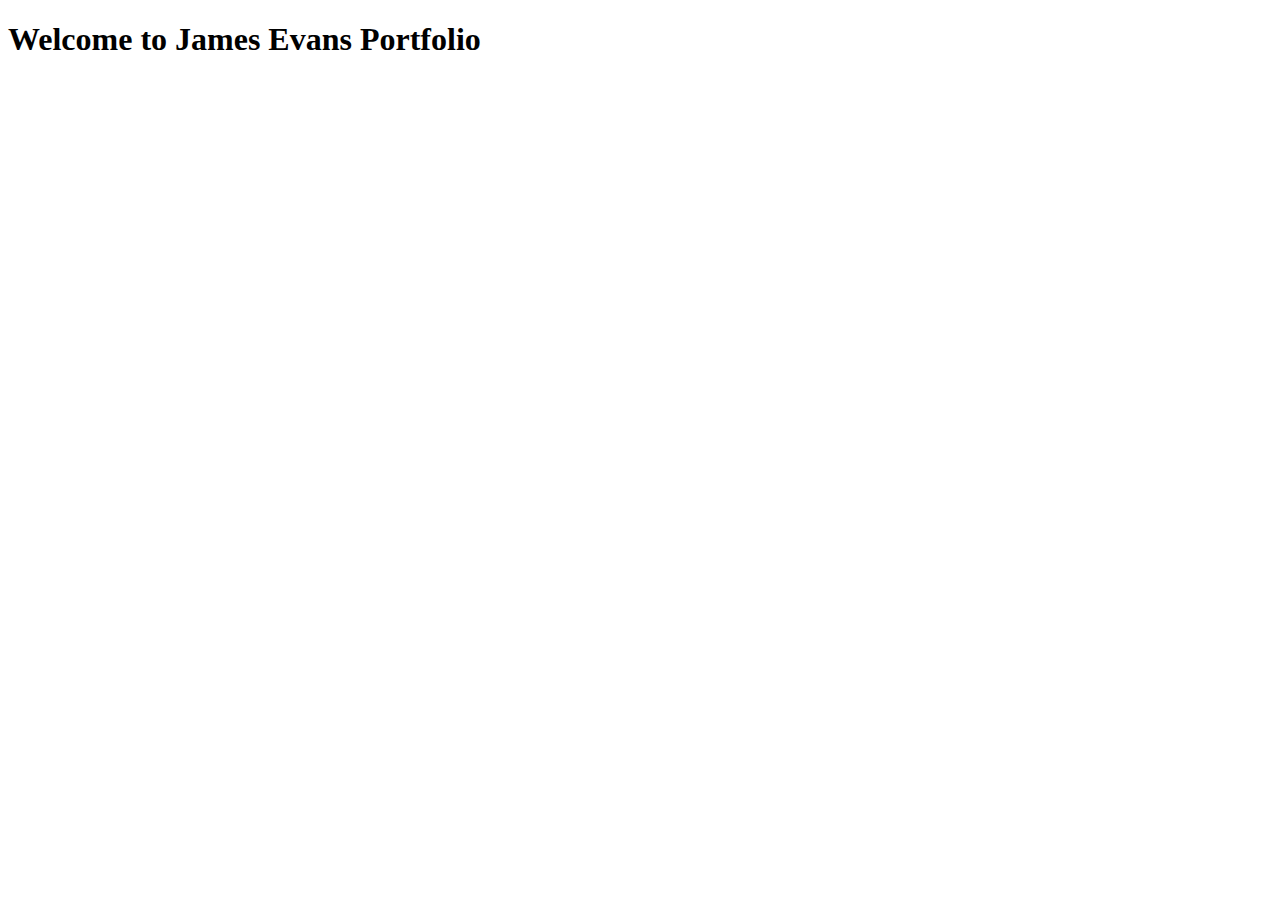
==== index.html @ 5228df46 "Initial commit" ====
<!DOCTYPE html>
<html lang="en">
<head>
    <meta charset="UTF-8">
    <meta name="viewport" content="width=device-width, initial-scale=1.0">
    <title>James Evans Portfolio</title>
</head>
<body>
    <h1>Welcome to James Evans Portfolio</h1>
</body>
</html>
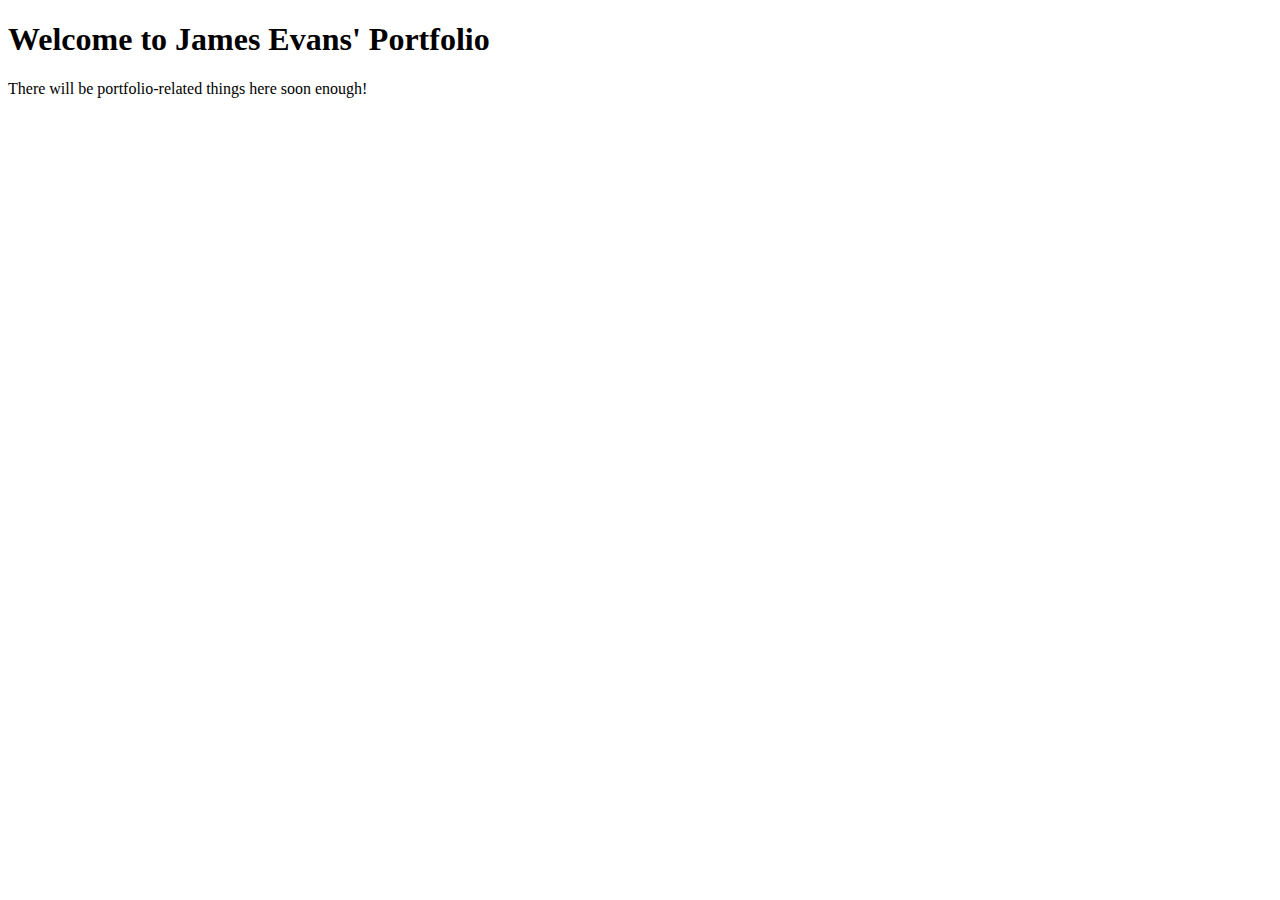
==== commit cc1d73d3: "Initial Commit pt. 2" ====
--- a/index.html
+++ b/index.html
@@ -6,6 +6,7 @@
     <title>James Evans Portfolio</title>
 </head>
 <body>
-    <h1>Welcome to James Evans Portfolio</h1>
+    <h1>Welcome to James Evans' Portfolio</h1>
+    <p>There will be portfolio-related things here soon enough!</p>
 </body>
 </html>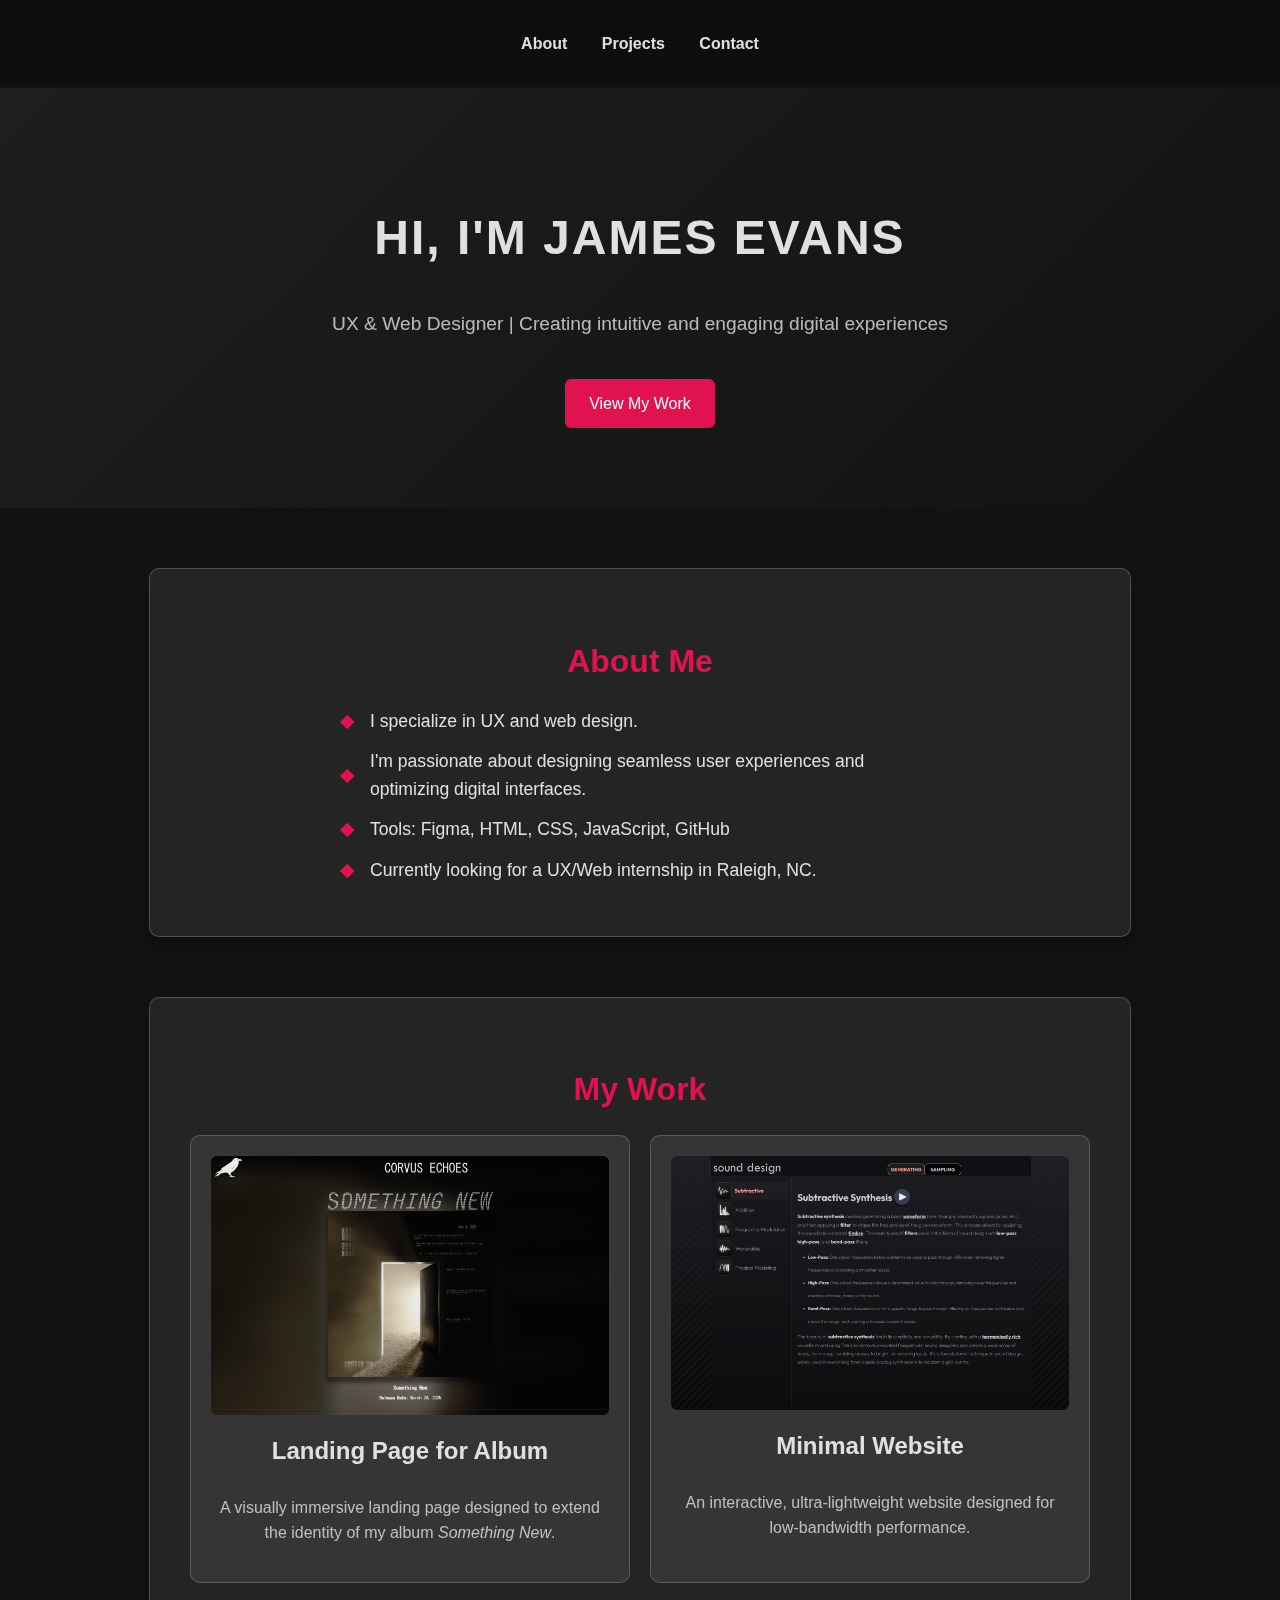
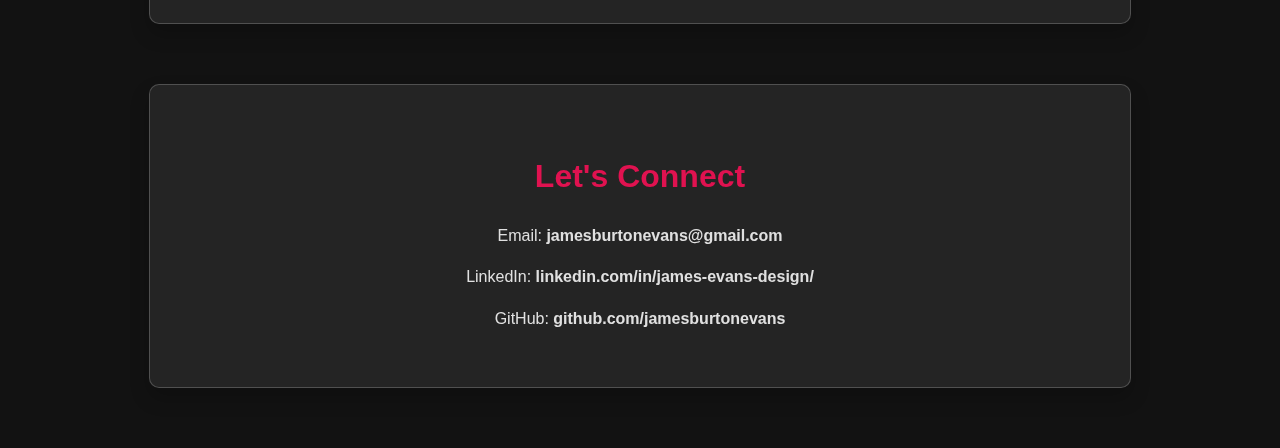
==== commit 7a06d149: "Added portfolio content" ====
--- a/index.html
+++ b/index.html
@@ -3,10 +3,62 @@
 <head>
     <meta charset="UTF-8">
     <meta name="viewport" content="width=device-width, initial-scale=1.0">
-    <title>James Evans Portfolio</title>
+    <title>Your Name - UX & Web Designer</title>
+    <link rel="stylesheet" href="styles.css">
 </head>
 <body>
-    <h1>Welcome to James Evans' Portfolio</h1>
-    <p>There will be portfolio-related things here soon enough!</p>
+
+    <!-- Navigation -->
+    <nav>
+        <ul>
+            <li><a href="#about">About</a></li>
+            <li><a href="#projects">Projects</a></li>
+            <li><a href="#contact">Contact</a></li>
+        </ul>
+    </nav>
+
+    <!-- Hero Section -->
+    <header class="hero">
+        <h1>Hi, I'm James Evans</h1>
+        <p>UX & Web Designer | Creating intuitive and engaging digital experiences</p>
+        <a href="#projects" class="btn">View My Work</a>
+    </header>
+
+    <!-- About Section -->
+    <section id="about">
+        <h2>About Me</h2>
+        <ul class="about-list">
+            <li>I specialize in UX and web design.</li>
+            <li>I'm passionate about designing seamless user experiences and optimizing digital interfaces.</li>
+            <li>Tools: Figma, HTML, CSS, JavaScript, GitHub</li>
+            <li>Currently looking for a UX/Web internship in Raleigh, NC.</li>
+        </ul>
+    </section>
+
+    <!-- Projects Section -->
+    <section id="projects">
+        <h2>My Work</h2>
+        <div class="project-grid">
+            <a href="./projects/somethingnew-landingpage/somethingnew-landingpage.html" class="project-card">
+                <img src="./projects/somethingnew-landingpage/somethingnew-landingpage.png" alt="Minimal Website Project">
+                <h3>Landing Page for Album</h3>
+                <p>A visually immersive landing page designed to extend the identity of my album <i>Something New</i>.</p>
+            </a>
+            <a href="./projects/minimalwebsite/minimalwebsite.html" class="project-card">
+                <img src="./projects/minimalwebsite/minimalwebsite.png" alt="Minimal Website Project">
+                <h3>Minimal Website</h3>
+                <p>An interactive, ultra-lightweight website designed for low-bandwidth performance.</p>
+            </a>
+        </div>
+    </section>
+
+    <!-- Contact Section -->
+    <section id="contact">
+        <h2>Let's Connect</h2>
+        <p>Email: <a href="mailto:jamesburtonevans@gmail.com">jamesburtonevans@gmail.com</a></p>
+        <p>LinkedIn: <a href="https://www.linkedin.com/in/james-evans-design/" target="_blank">linkedin.com/in/james-evans-design/</a></p>
+        <p>GitHub: <a href="https://github.com/jamesburtonevans" target="_blank">github.com/jamesburtonevans</a></p>
+    </section>
+
 </body>
-</html>+</html>
--- a/styles.css
+++ b/styles.css
@@ -0,0 +1,259 @@
+/* General Styles */
+:root {
+    --primary-color: #e01250;
+    --text-color: #e0e0e0;
+    --bg-color: #121212;
+    --card-bg: rgba(255, 255, 255, 0.08);
+    --border-color: rgba(255, 255, 255, 0.2);
+}
+
+body {
+    font-family: 'Franklin Gothic', sans-serif;
+    margin: 0;
+    padding: 0;
+    background: var(--bg-color);
+    color: var(--text-color);
+    line-height: 1.6;
+}
+
+/* Buttons */
+.glow-btn, .btn {
+    background: var(--primary-color);
+    color: white;
+    border: none;
+    padding: 12px 24px;
+    font-size: 1rem;
+    border-radius: 6px;
+    cursor: pointer;
+    transition: box-shadow 0.3s ease-in-out, transform 0.2s ease-in-out;
+    box-shadow: none;
+}
+
+.glow-btn:hover, .btn:hover {
+    transform: scale(1.05);
+    box-shadow: 0px 0px 20px rgba(224, 18, 80, 1);
+}
+
+/* Borders */
+.glow-border {
+    border: 2px solid var(--primary-color);
+    box-shadow: none;
+    border-radius: 6px;
+    padding: 10px;
+    transition: box-shadow 0.3s ease-in-out;
+}
+
+.glow-border:hover {
+    box-shadow: 0px 0px 12px var(--primary-color);
+}
+
+/* Navigation */
+nav {
+    position: sticky;
+    top: 0;
+    width: 100%;
+    padding: 15px 0;
+    z-index: 100;
+    text-align: center;
+    background: linear-gradient(180deg, rgba(12, 12, 12, 0.9) 10%, rgba(12, 12, 12, 0.6) 95%, rgba(0, 0, 0, 0) 100%);
+    backdrop-filter: blur(6px) brightness(1.1);
+}
+
+nav ul {
+    list-style: none;
+    padding: 0;
+}
+
+nav ul li {
+    display: inline;
+    margin: 0 15px;
+}
+
+nav ul li a, #contact a {
+    color: var(--text-color);
+    text-decoration: none;
+    font-weight: 600;
+    position: relative;
+    transition: color 0.3s ease-in-out, text-shadow 0.3s ease-in-out;
+}
+
+nav ul li a:hover, #contact a:hover {
+    color: var(--primary-color);
+    text-shadow: 0px 0px 10px var(--primary-color);
+}
+
+/* Underline on Hover */
+nav ul li a::after, #contact a::after {
+    content: "";
+    position: absolute;
+    left: 0;
+    bottom: -3px;
+    width: 100%;
+    height: 2px;
+    background: var(--primary-color);
+    transform: scaleX(0);
+    transform-origin: left;
+    transition: transform 0.3s ease-in-out;
+}
+
+nav ul li a:hover::after, #contact a:hover::after {
+    transform: scaleX(1);
+}
+
+/* Hero Section */
+.hero {
+    text-align: center;
+    padding: 80px 20px;
+    background: linear-gradient(135deg, #1e1e1e 0%, #121212 100%);
+}
+
+.hero h1 {
+    font-size: 3rem;
+    font-weight: 700;
+    text-transform: uppercase;
+    letter-spacing: 2px;
+}
+
+.hero p {
+    font-size: 1.2rem;
+    opacity: 0.8;
+}
+
+.hero .btn {
+    display: inline-block;
+    margin-top: 20px;
+    padding: 12px 24px;
+    font-size: 1rem;
+    color: #fff;
+    background: var(--primary-color);
+    text-decoration: none;
+    border-radius: 6px;
+    transition: transform 0.3s ease-in-out, background 0.3s ease-in-out;
+}
+
+.hero .btn:hover {
+    transform: scale(1.1);
+}
+
+/* About Section */
+.about-list {
+    list-style: none;
+    padding: 0;
+    margin: 0 auto;
+    text-align: center;
+    max-width: 600px;
+}
+
+.about-list li {
+    font-size: 1.1rem;
+    color: var(--text-color);
+    margin-bottom: 12px;
+    position: relative;
+    padding-left: 30px;
+    text-align: left;
+}
+
+.about-list li::before {
+    content: "◆";
+    color: var(--primary-color);
+    font-size: 1.2rem;
+    position: absolute;
+    left: 0;
+    top: 50%;
+    transform: translateY(-50%);
+}
+
+.about-list li:hover::before {
+    text-shadow: 0px 0px 8px var(--primary-color);
+}
+
+/* Sections */
+section {
+    max-width: 900px;
+    margin: 60px auto;
+    padding: 40px;
+    background: var(--card-bg);
+    border: 1px solid var(--border-color);
+    border-radius: 10px;
+    box-shadow: 0px 10px 20px rgba(0, 0, 0, 0.2);
+    backdrop-filter: blur(10px);
+    text-align: center;
+}
+
+h2 {
+    font-size: 2rem;
+    color: var(--primary-color);
+    margin-bottom: 20px;
+}
+
+/* Project Grid */
+.project-grid {
+    display: grid;
+    grid-template-columns: repeat(auto-fit, minmax(300px, 1fr));
+    gap: 20px;
+}
+
+.project-card {
+    text-decoration: none;
+    color: var(--text-color);
+    background: var(--card-bg);
+    margin: 0 auto;
+    padding: 20px;
+    border-radius: 10px;
+    border: 1px solid var(--border-color);
+    transition: transform 0.3s ease-in-out, box-shadow 0.3s ease-in-out;
+    position: relative;
+    overflow: hidden;
+}
+
+.project-card img {
+    width: 100%;
+    border-radius: 6px;
+    opacity: 0.9;
+    transition: opacity 0.3s ease-in-out;
+}
+
+.project-card h3 {
+    margin-top: 10px;
+    font-size: 1.5rem;
+}
+
+.project-card p {
+    font-size: 1rem;
+    opacity: 0.8;
+}
+
+.project-card:hover {
+    transform: scale(1.05);
+    border-color: var(--primary-color);
+}
+
+.project-card:hover img {
+    opacity: 1;
+}
+
+/* Smooth Animations */
+@keyframes fadeIn {
+    from {
+        opacity: 0;
+        transform: translateY(20px);
+    }
+    to {
+        opacity: 1;
+        transform: translateY(0);
+    }
+}
+
+.hero h1, .hero p, .hero .btn, .project-card {
+    animation: fadeIn 1s ease-in-out;
+}
+
+/* Responsive Design */
+@media (max-width: 768px) {
+    .hero h1 {
+        font-size: 2.5rem;
+    }
+    section {
+        padding: 20px;
+    }
+}
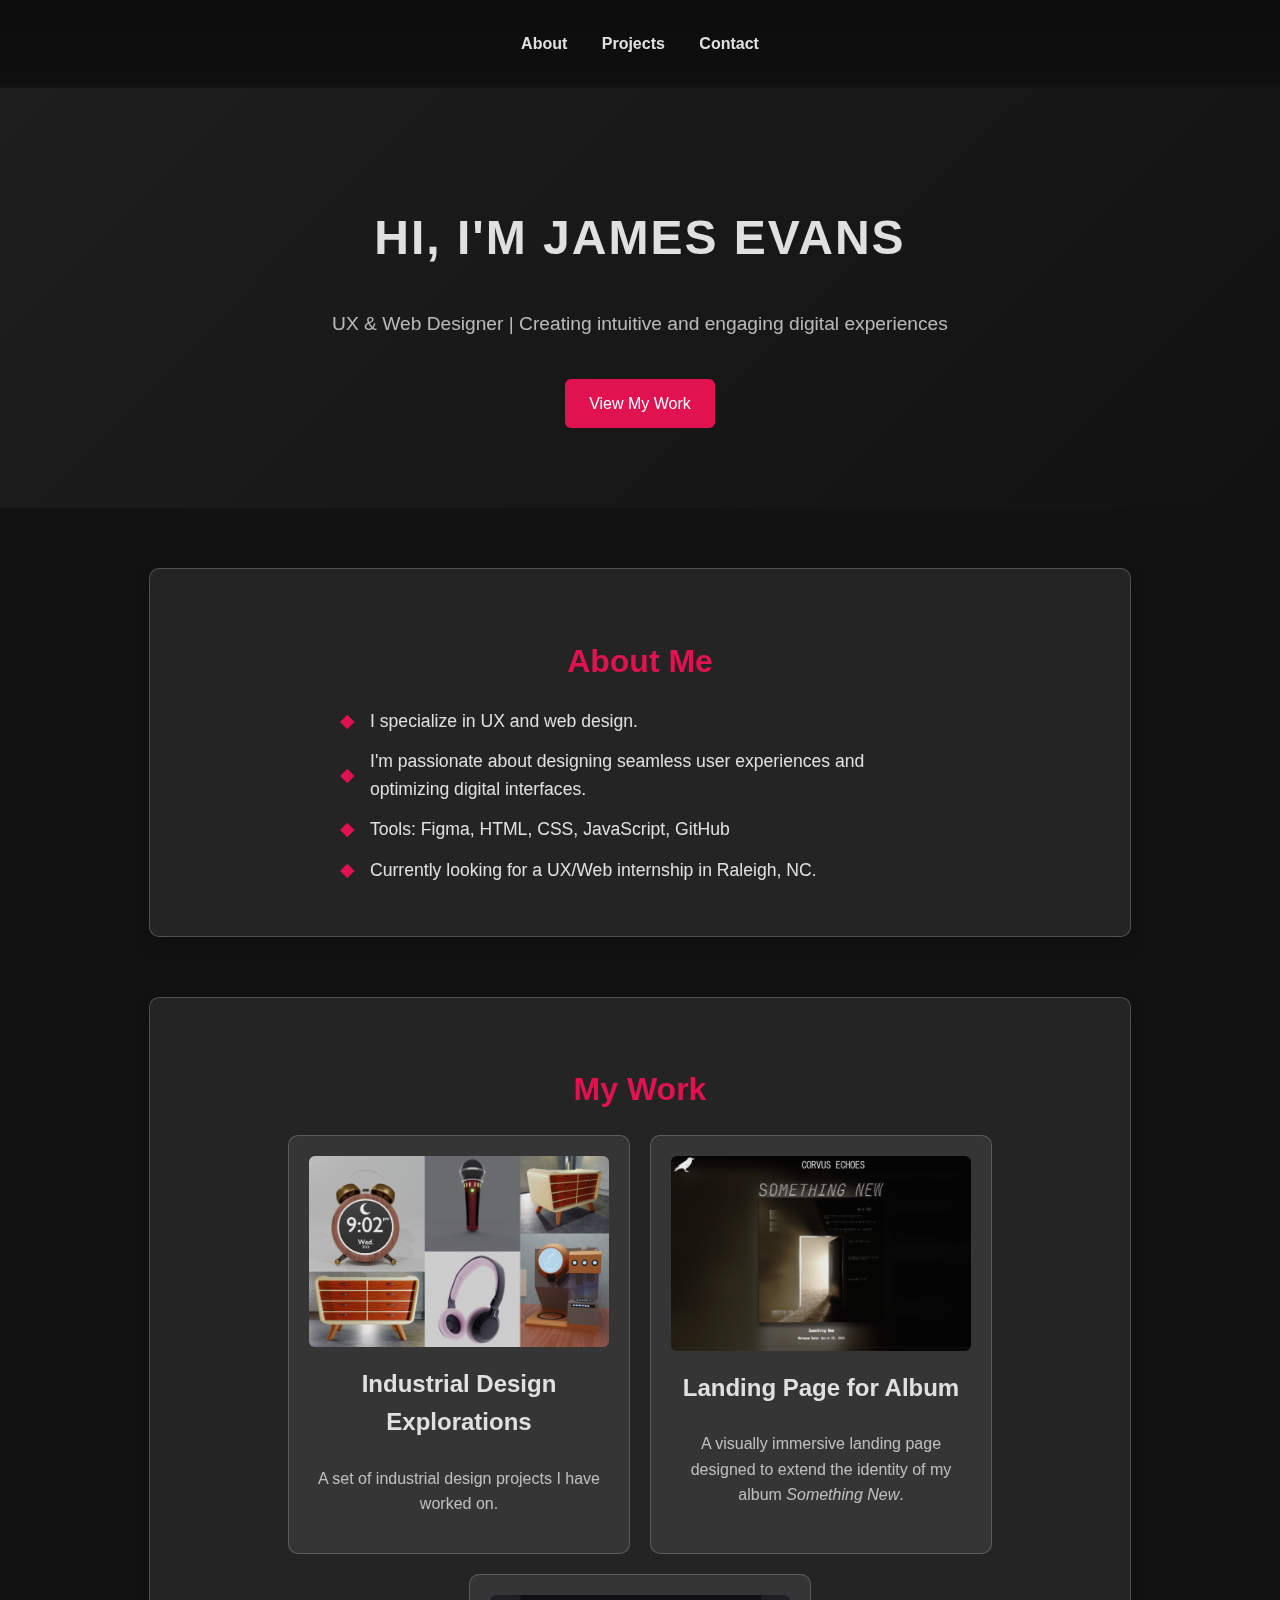
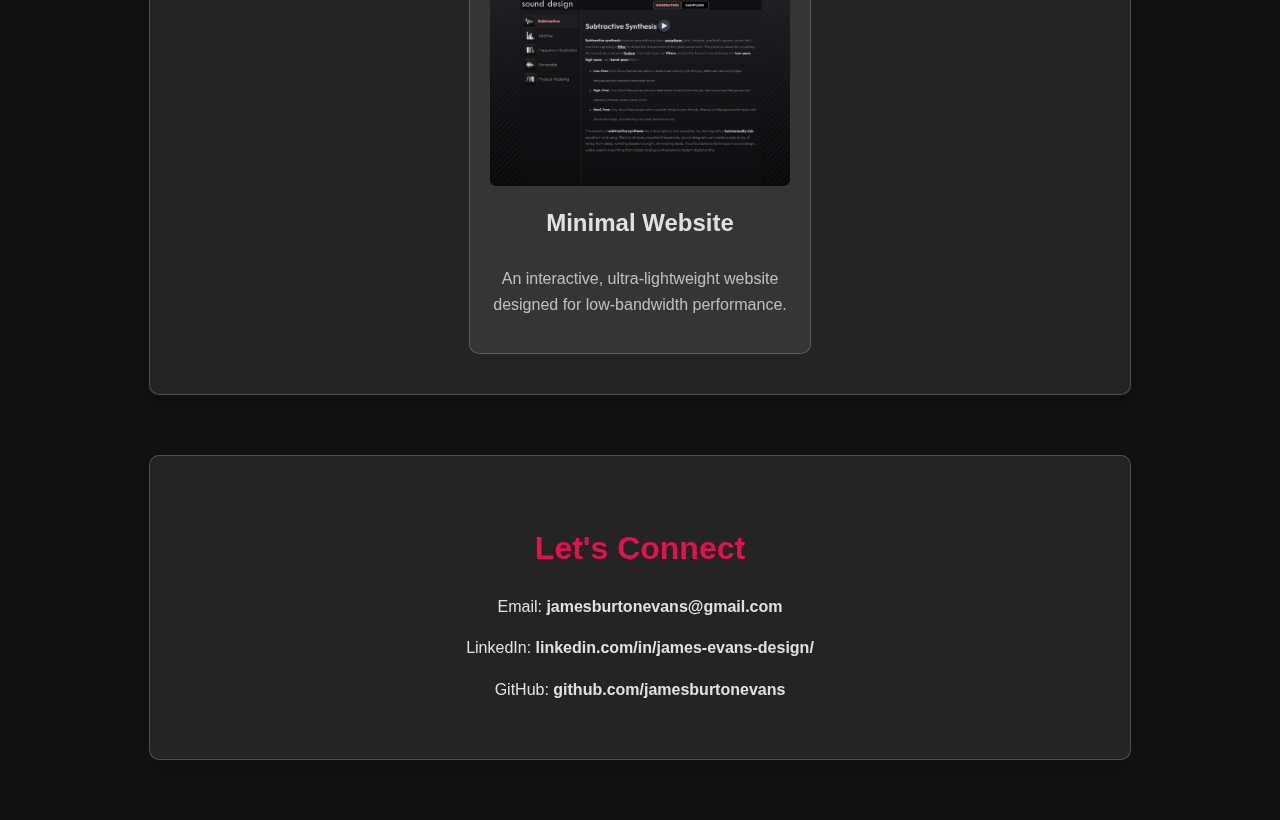
==== commit 8d4397d6: "Added Industrial Design portfolio section" ====
--- a/index.html
+++ b/index.html
@@ -3,7 +3,7 @@
 <head>
     <meta charset="UTF-8">
     <meta name="viewport" content="width=device-width, initial-scale=1.0">
-    <title>Your Name - UX & Web Designer</title>
+    <title>James Evans - UX & Web Designer</title>
     <link rel="stylesheet" href="styles.css">
 </head>
 <body>
@@ -39,6 +39,11 @@
     <section id="projects">
         <h2>My Work</h2>
         <div class="project-grid">
+            <a href="./projects/industrialdesign/instustrial-design.html" class="project-card">
+                <img src="./projects/industrialdesign/industrialdesign.png" alt="Minimal Website Project">
+                <h3>Industrial Design Explorations</h3>
+                <p>A set of industrial design projects I have worked on.</p>
+            </a>
             <a href="./projects/somethingnew-landingpage/somethingnew-landingpage.html" class="project-card">
                 <img src="./projects/somethingnew-landingpage/somethingnew-landingpage.png" alt="Minimal Website Project">
                 <h3>Landing Page for Album</h3>
--- a/styles.css
+++ b/styles.css
@@ -188,16 +188,17 @@
 
 /* Project Grid */
 .project-grid {
-    display: grid;
-    grid-template-columns: repeat(auto-fit, minmax(300px, 1fr));
+    display: flex;
+    flex-wrap: wrap;
     gap: 20px;
+    justify-content: center;
 }
 
 .project-card {
+    flex: 0 1 300px;
     text-decoration: none;
     color: var(--text-color);
     background: var(--card-bg);
-    margin: 0 auto;
     padding: 20px;
     border-radius: 10px;
     border: 1px solid var(--border-color);
@@ -206,6 +207,7 @@
     overflow: hidden;
 }
 
+
 .project-card img {
     width: 100%;
     border-radius: 6px;
